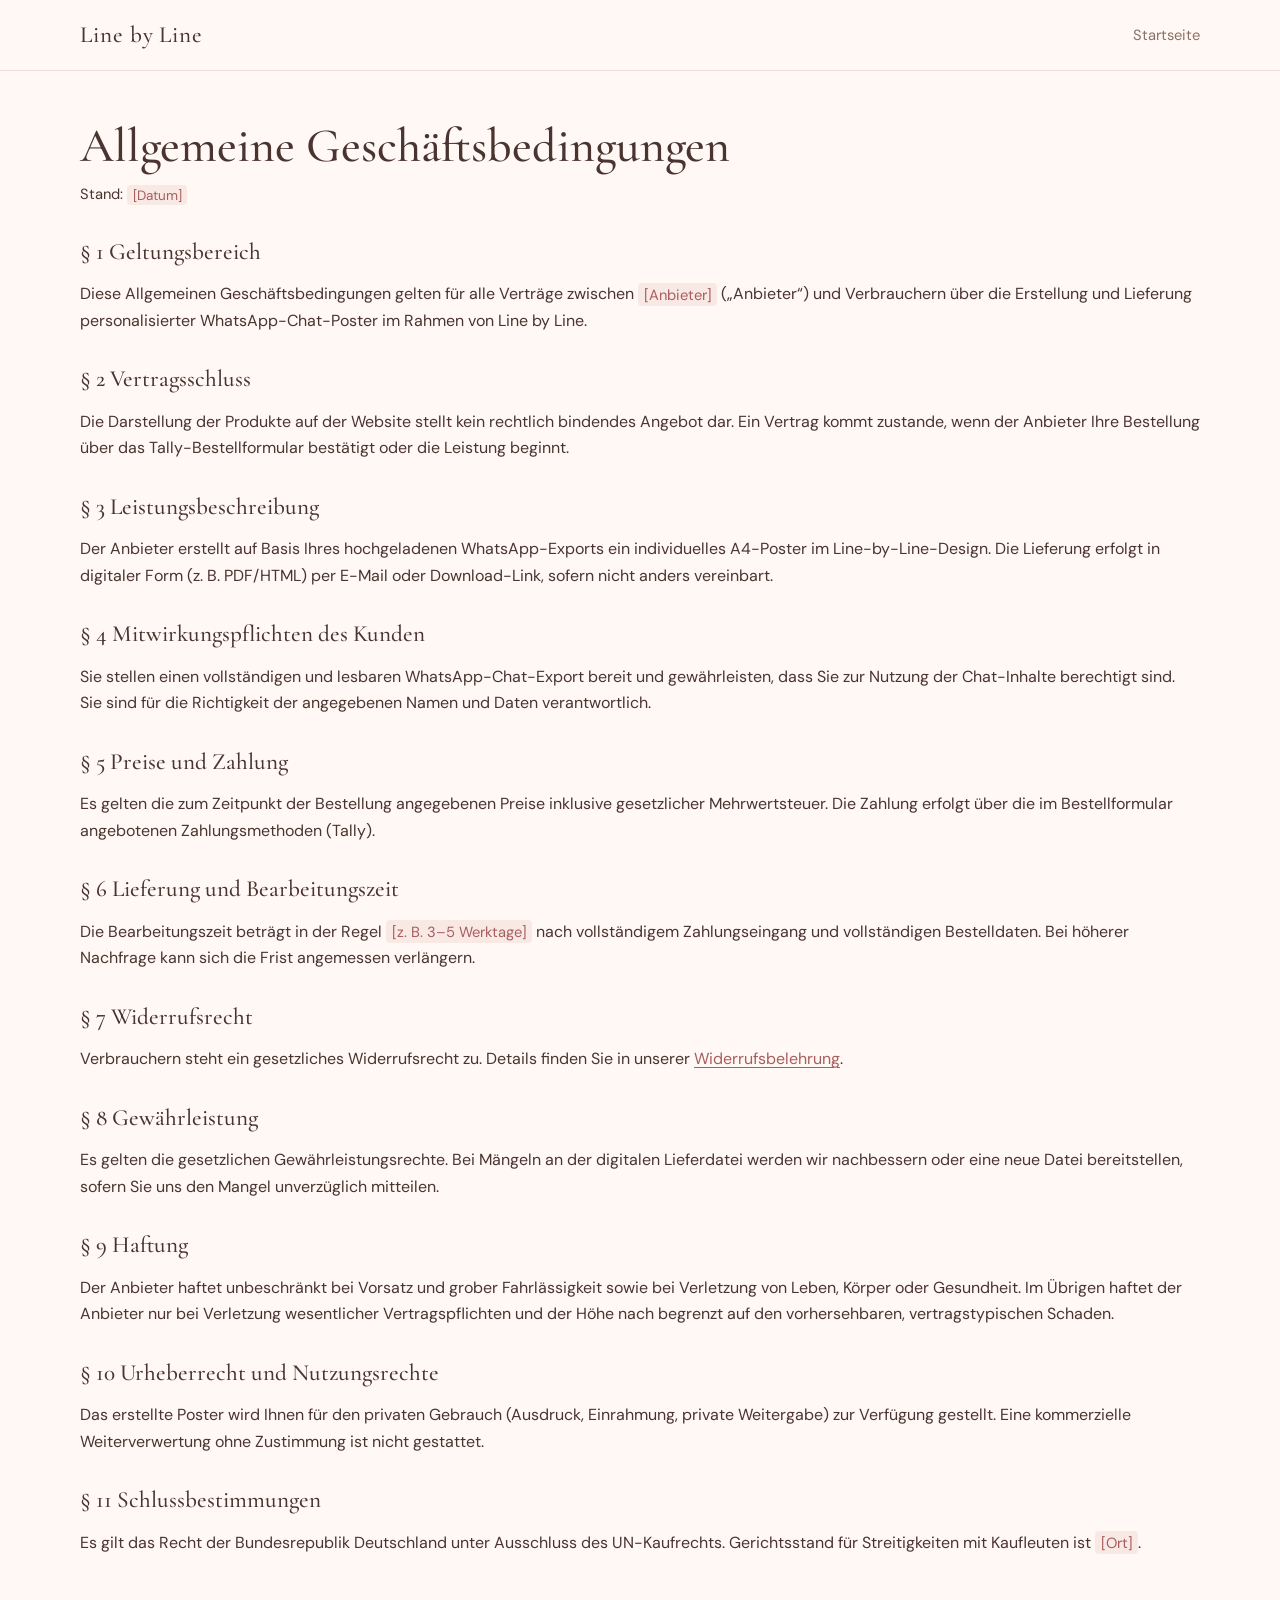
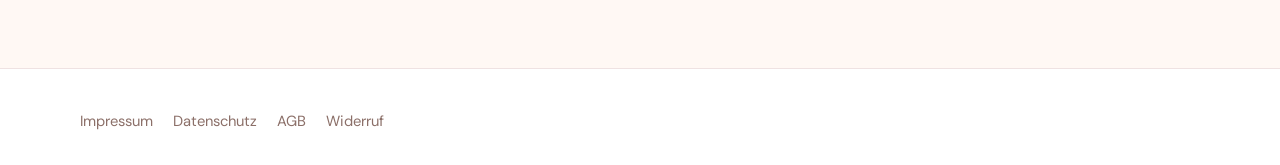
==== agb.html @ 349769f1 "adjust frontend" ====
<!DOCTYPE html>
<html lang="de">
  <head>
    <meta charset="UTF-8" />
    <meta name="viewport" content="width=device-width, initial-scale=1.0" />
    <title>AGB – Line by Line</title>
    <link rel="preconnect" href="https://fonts.googleapis.com" />
    <link rel="preconnect" href="https://fonts.gstatic.com" crossorigin />
    <link
      href="https://fonts.googleapis.com/css2?family=Cormorant+Garamond:wght@400;500;600&family=DM+Sans:wght@400;500;600&display=swap"
      rel="stylesheet"
    />
    <link rel="stylesheet" href="./assets/site.css" />
  </head>
  <body>
    <header class="site-header">
      <div class="container inner">
        <a class="brand" href="./">
          <strong>Line by Line</strong>
        </a>
        <nav class="nav">
          <a href="./">Startseite</a>
        </nav>
      </div>
    </header>

    <main class="legal-page">
      <div class="container">
        <h1>Allgemeine Geschäftsbedingungen</h1>
        <p class="legal-meta">Stand: <span class="placeholder">[Datum]</span></p>

        <h2>§ 1 Geltungsbereich</h2>
        <p>
          Diese Allgemeinen Geschäftsbedingungen gelten für alle Verträge
          zwischen <span class="placeholder">[Anbieter]</span> („Anbieter“) und
          Verbrauchern über die Erstellung und Lieferung personalisierter
          WhatsApp-Chat-Poster im Rahmen von Line by Line.
        </p>

        <h2>§ 2 Vertragsschluss</h2>
        <p>
          Die Darstellung der Produkte auf der Website stellt kein rechtlich
          bindendes Angebot dar. Ein Vertrag kommt zustande, wenn der Anbieter
          Ihre Bestellung über das Tally-Bestellformular bestätigt oder die
          Leistung beginnt.
        </p>

        <h2>§ 3 Leistungsbeschreibung</h2>
        <p>
          Der Anbieter erstellt auf Basis Ihres hochgeladenen WhatsApp-Exports
          ein individuelles A4-Poster im Line-by-Line-Design. Die Lieferung
          erfolgt in digitaler Form (z. B. PDF/HTML) per E-Mail oder
          Download-Link, sofern nicht anders vereinbart.
        </p>

        <h2>§ 4 Mitwirkungspflichten des Kunden</h2>
        <p>
          Sie stellen einen vollständigen und lesbaren WhatsApp-Chat-Export
          bereit und gewährleisten, dass Sie zur Nutzung der Chat-Inhalte
          berechtigt sind. Sie sind für die Richtigkeit der angegebenen Namen
          und Daten verantwortlich.
        </p>

        <h2>§ 5 Preise und Zahlung</h2>
        <p>
          Es gelten die zum Zeitpunkt der Bestellung angegebenen Preise
          inklusive gesetzlicher Mehrwertsteuer. Die Zahlung erfolgt über die im
          Bestellformular angebotenen Zahlungsmethoden (Tally).
        </p>

        <h2>§ 6 Lieferung und Bearbeitungszeit</h2>
        <p>
          Die Bearbeitungszeit beträgt in der Regel
          <span class="placeholder">[z. B. 3–5 Werktage]</span> nach
          vollständigem Zahlungseingang und vollständigen Bestelldaten. Bei
          höherer Nachfrage kann sich die Frist angemessen verlängern.
        </p>

        <h2>§ 7 Widerrufsrecht</h2>
        <p>
          Verbrauchern steht ein gesetzliches Widerrufsrecht zu. Details finden
          Sie in unserer
          <a href="./widerruf.html">Widerrufsbelehrung</a>.
        </p>

        <h2>§ 8 Gewährleistung</h2>
        <p>
          Es gelten die gesetzlichen Gewährleistungsrechte. Bei Mängeln an der
          digitalen Lieferdatei werden wir nachbessern oder eine neue Datei
          bereitstellen, sofern Sie uns den Mangel unverzüglich mitteilen.
        </p>

        <h2>§ 9 Haftung</h2>
        <p>
          Der Anbieter haftet unbeschränkt bei Vorsatz und grober
          Fahrlässigkeit sowie bei Verletzung von Leben, Körper oder
          Gesundheit. Im Übrigen haftet der Anbieter nur bei Verletzung
          wesentlicher Vertragspflichten und der Höhe nach begrenzt auf den
          vorhersehbaren, vertragstypischen Schaden.
        </p>

        <h2>§ 10 Urheberrecht und Nutzungsrechte</h2>
        <p>
          Das erstellte Poster wird Ihnen für den privaten Gebrauch
          (Ausdruck, Einrahmung, private Weitergabe) zur Verfügung gestellt.
          Eine kommerzielle Weiterverwertung ohne Zustimmung ist nicht
          gestattet.
        </p>

        <h2>§ 11 Schlussbestimmungen</h2>
        <p>
          Es gilt das Recht der Bundesrepublik Deutschland unter Ausschluss des
          UN-Kaufrechts. Gerichtsstand für Streitigkeiten mit Kaufleuten ist
          <span class="placeholder">[Ort]</span>.
        </p>
      </div>
    </main>

    <footer class="site-footer">
      <div class="container">
        <nav class="footer-links">
          <a href="./impressum.html">Impressum</a>
          <a href="./datenschutz.html">Datenschutz</a>
          <a href="./agb.html">AGB</a>
          <a href="./widerruf.html">Widerruf</a>
        </nav>
      </div>
    </footer>
  </body>
</html>
---- assets/site.css ----
:root {
  --cream: #fff8f4;
  --rose: #c9787a;
  --rose-deep: #a85d5f;
  --warm: #4a342f;
  --muted: #8b6f68;
  --cream-dark: #f5ebe6;
  --border: rgba(168, 93, 95, 0.18);
  --shadow: 0 18px 48px rgba(74, 52, 47, 0.08);
  --radius: 18px;
  --max: 1120px;
}

*,
*::before,
*::after {
  box-sizing: border-box;
}

html {
  scroll-behavior: smooth;
}

body {
  margin: 0;
  font-family: "DM Sans", system-ui, sans-serif;
  font-size: 1rem;
  line-height: 1.65;
  color: var(--warm);
  background: var(--cream);
  -webkit-font-smoothing: antialiased;
}

img {
  max-width: 100%;
  height: auto;
  display: block;
}

a {
  color: var(--rose-deep);
  text-decoration-thickness: 1px;
  text-underline-offset: 3px;
}

a:hover {
  color: var(--rose);
}

h1,
h2,
h3,
.display {
  font-family: "Cormorant Garamond", Georgia, serif;
  font-weight: 500;
  line-height: 1.15;
  color: var(--warm);
}

.container {
  width: min(100% - 2rem, var(--max));
  margin-inline: auto;
}

.site-header {
  position: sticky;
  top: 0;
  z-index: 20;
  background: rgba(255, 248, 244, 0.92);
  backdrop-filter: blur(10px);
  border-bottom: 1px solid var(--border);
}

.site-header .inner {
  display: flex;
  align-items: center;
  justify-content: space-between;
  gap: 1rem;
  padding: 1rem 0;
}

.brand {
  display: flex;
  flex-direction: column;
  gap: 0.1rem;
  text-decoration: none;
  color: inherit;
}

.brand small {
  font-size: 0.68rem;
  letter-spacing: 0.18em;
  text-transform: uppercase;
  color: var(--muted);
}

.brand strong {
  font-family: "Cormorant Garamond", Georgia, serif;
  font-size: 1.45rem;
  font-weight: 500;
  letter-spacing: 0.04em;
}

.nav {
  display: flex;
  flex-wrap: wrap;
  align-items: center;
  gap: 0.35rem 1.25rem;
}

.nav a {
  font-size: 0.92rem;
  color: var(--muted);
  text-decoration: none;
}

.nav a:hover {
  color: var(--rose-deep);
}

.btn {
  display: inline-flex;
  align-items: center;
  justify-content: center;
  gap: 0.5rem;
  padding: 0.85rem 1.35rem;
  border-radius: 999px;
  border: 1px solid transparent;
  font-size: 0.95rem;
  font-weight: 600;
  text-decoration: none;
  cursor: pointer;
  transition: transform 0.15s ease, box-shadow 0.15s ease, background 0.15s ease;
}

.btn:hover {
  transform: translateY(-1px);
}

.btn-primary {
  background: linear-gradient(135deg, var(--rose), var(--rose-deep));
  color: #fff;
  box-shadow: 0 10px 28px rgba(168, 93, 95, 0.28);
}

.btn-primary:hover {
  color: #fff;
}

.btn-secondary {
  background: #fff;
  color: var(--rose-deep);
  border-color: var(--border);
}

.hero {
  padding: 4.5rem 0 3.5rem;
}

.hero-grid {
  display: grid;
  grid-template-columns: 1.05fr 0.95fr;
  gap: 3rem;
  align-items: center;
}

.eyebrow {
  display: inline-block;
  margin-bottom: 1rem;
  font-size: 0.72rem;
  font-weight: 600;
  letter-spacing: 0.2em;
  text-transform: uppercase;
  color: var(--rose-deep);
}

.hero h1 {
  margin: 0 0 1rem;
  font-size: clamp(2.6rem, 5vw, 4rem);
  letter-spacing: 0.02em;
}

.hero-lead {
  margin: 0 0 1.75rem;
  max-width: 34rem;
  font-size: 1.08rem;
  color: var(--muted);
}

.hero-actions {
  display: flex;
  flex-wrap: wrap;
  gap: 0.85rem;
}

.poster-frame {
  position: relative;
  padding: 1.25rem;
  border-radius: calc(var(--radius) + 6px);
  background: linear-gradient(145deg, #fff, var(--cream-dark));
  border: 1px solid var(--border);
  box-shadow: var(--shadow);
}

.poster-frame::before {
  content: "";
  position: absolute;
  inset: 0.75rem;
  border: 1px solid rgba(201, 120, 122, 0.22);
  border-radius: var(--radius);
  pointer-events: none;
}

.poster-frame img {
  border-radius: 10px;
}

.section {
  padding: 4rem 0;
}

.section-alt {
  background: linear-gradient(180deg, #fff 0%, var(--cream) 100%);
  border-block: 1px solid var(--border);
}

.section-title {
  margin: 0 0 0.75rem;
  font-size: clamp(2rem, 3.5vw, 2.75rem);
  text-align: center;
}

.section-intro {
  margin: 0 auto 2.5rem;
  max-width: 42rem;
  text-align: center;
  color: var(--muted);
}

.cards {
  display: grid;
  grid-template-columns: repeat(3, minmax(0, 1fr));
  gap: 1.25rem;
}

.card {
  padding: 1.5rem;
  border-radius: var(--radius);
  background: #fff;
  border: 1px solid var(--border);
  box-shadow: 0 8px 24px rgba(74, 52, 47, 0.04);
}

.card h3 {
  margin: 0 0 0.5rem;
  font-size: 1.35rem;
}

.card p {
  margin: 0;
  color: var(--muted);
  font-size: 0.95rem;
}

.steps {
  display: grid;
  grid-template-columns: repeat(3, minmax(0, 1fr));
  gap: 1.5rem;
  counter-reset: step;
}

.step {
  position: relative;
  padding: 1.5rem 1.25rem 1.25rem;
  border-radius: var(--radius);
  background: #fff;
  border: 1px solid var(--border);
}

.step::before {
  counter-increment: step;
  content: counter(step);
  display: inline-flex;
  align-items: center;
  justify-content: center;
  width: 2rem;
  height: 2rem;
  margin-bottom: 0.85rem;
  border-radius: 50%;
  background: rgba(201, 120, 122, 0.12);
  color: var(--rose-deep);
  font-weight: 700;
  font-size: 0.9rem;
}

.step h3 {
  margin: 0 0 0.45rem;
  font-size: 1.25rem;
}

.step p {
  margin: 0;
  color: var(--muted);
  font-size: 0.94rem;
}

.privacy-box {
  display: grid;
  grid-template-columns: 1fr 1fr;
  gap: 2rem;
  align-items: center;
  padding: 2rem;
  border-radius: calc(var(--radius) + 4px);
  background: linear-gradient(135deg, rgba(201, 120, 122, 0.08), rgba(255, 248, 244, 0.9));
  border: 1px solid var(--border);
}

.privacy-box ul {
  margin: 0;
  padding-left: 1.1rem;
  color: var(--muted);
}

.privacy-box li + li {
  margin-top: 0.45rem;
}

.order-section {
  text-align: center;
}

.tally-embed {
  margin-top: 2rem;
  min-height: 420px;
  border-radius: var(--radius);
  overflow: hidden;
  background: #fff;
  border: 1px solid var(--border);
  box-shadow: var(--shadow);
}

.tally-placeholder {
  display: grid;
  place-items: center;
  min-height: 420px;
  padding: 2rem;
  text-align: center;
  color: var(--muted);
}

.site-footer {
  margin-top: 2rem;
  padding: 2.5rem 0 2rem;
  border-top: 1px solid var(--border);
  background: #fff;
}

.footer-grid {
  display: grid;
  grid-template-columns: 1.2fr 1fr;
  gap: 2rem;
}

.footer-links {
  display: flex;
  flex-wrap: wrap;
  gap: 0.5rem 1.25rem;
}

.footer-links a {
  font-size: 0.92rem;
  color: var(--muted);
  text-decoration: none;
}

.footer-links a:hover {
  color: var(--rose-deep);
}

.footer-note {
  margin: 1.25rem 0 0;
  font-size: 0.82rem;
  color: var(--muted);
}

.legal-page {
  padding: 3rem 0 4rem;
}

.legal-page h1 {
  margin: 0 0 0.5rem;
  font-size: clamp(2.2rem, 4vw, 3rem);
}

.legal-meta {
  margin: 0 0 2rem;
  color: var(--muted);
  font-size: 0.92rem;
}

.legal-page h2 {
  margin: 2rem 0 0.75rem;
  font-size: 1.45rem;
}

.legal-page p,
.legal-page li {
  color: var(--warm);
}

.legal-page ul {
  padding-left: 1.2rem;
}

.placeholder {
  padding: 0.1rem 0.35rem;
  border-radius: 4px;
  background: rgba(201, 120, 122, 0.12);
  color: var(--rose-deep);
  font-size: 0.92em;
}

@media (max-width: 900px) {
  .hero-grid,
  .cards,
  .steps,
  .privacy-box,
  .footer-grid {
    grid-template-columns: 1fr;
  }

  .hero {
    padding-top: 3rem;
  }

  .nav .hide-mobile {
    display: none;
  }
}
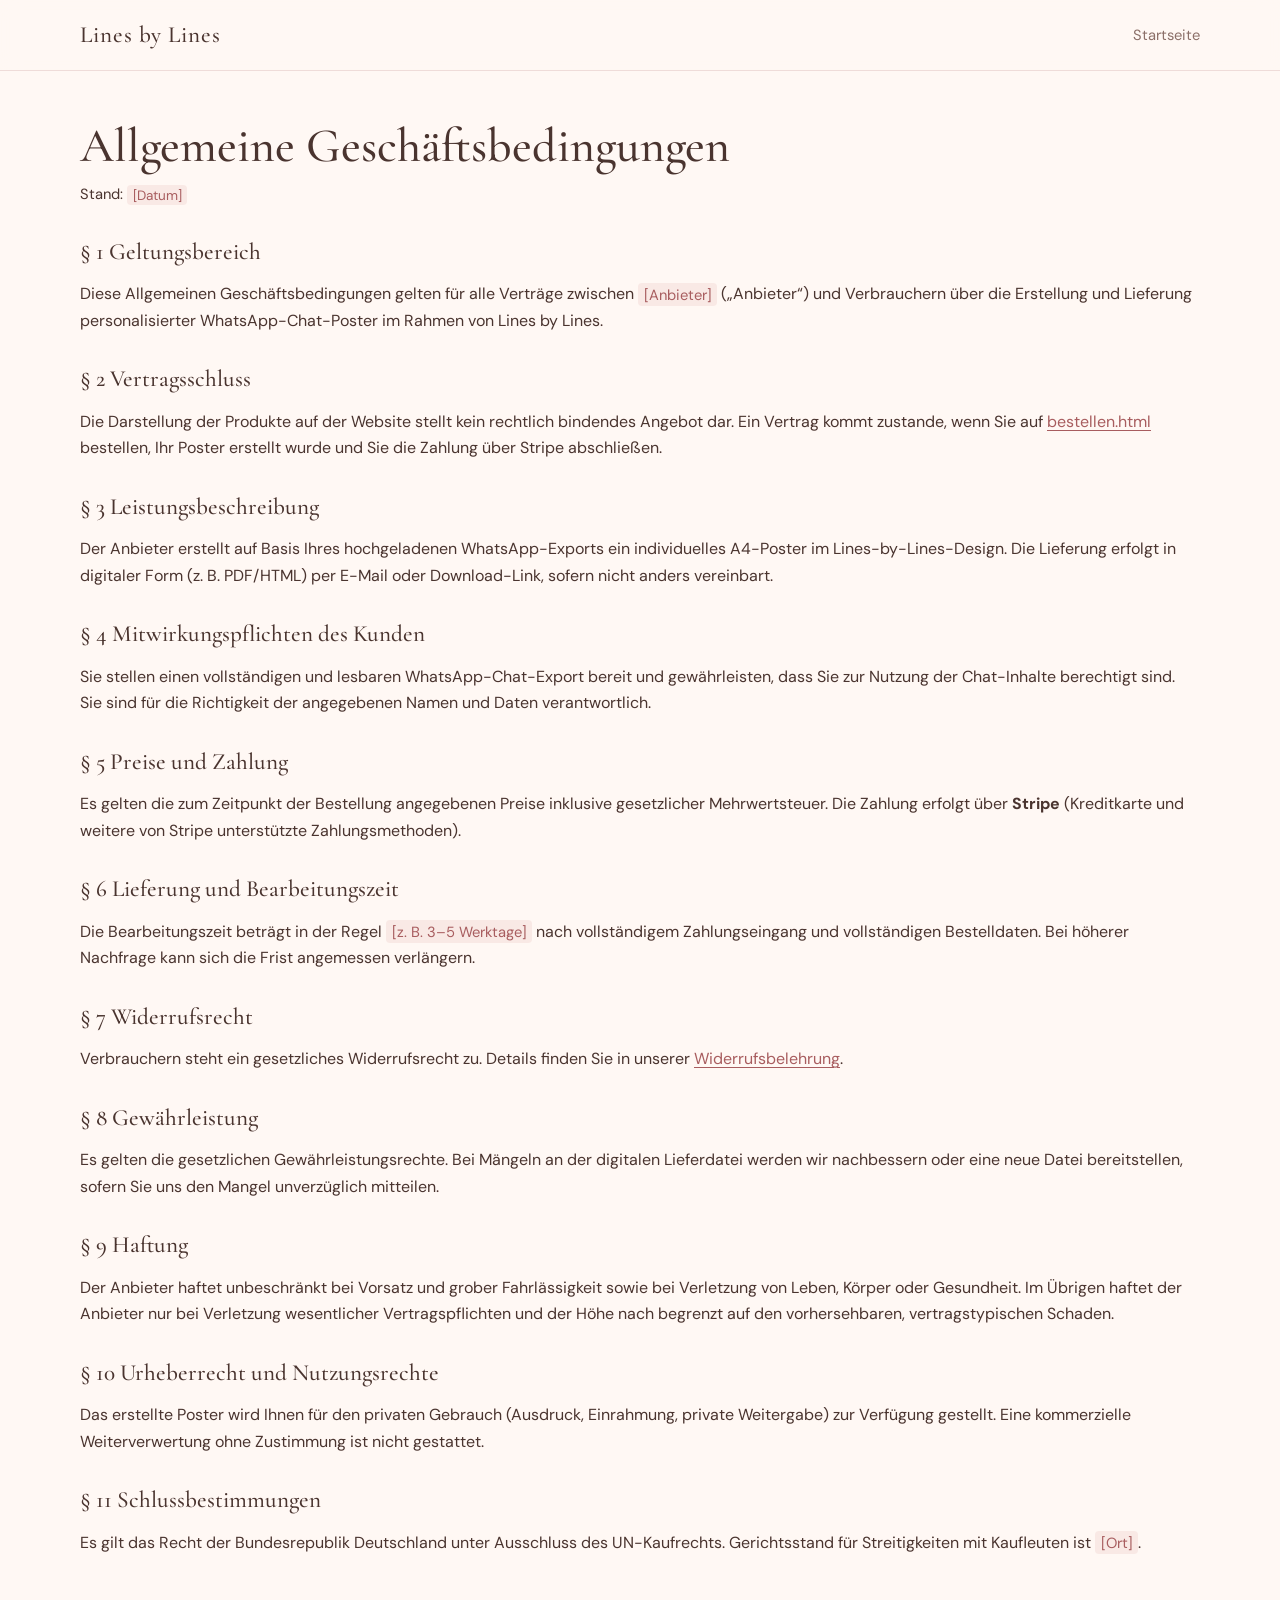
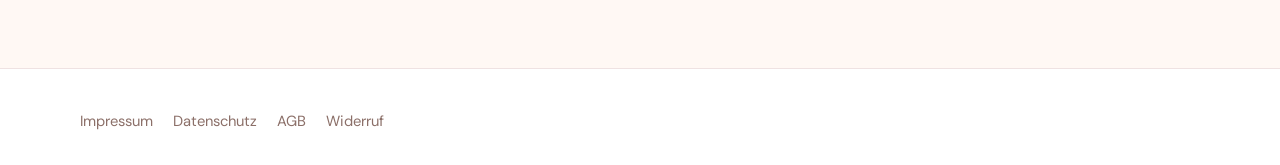
==== commit 19d5a92f: "Pages" ====
--- a/agb.html
+++ b/agb.html
@@ -3,7 +3,7 @@
   <head>
     <meta charset="UTF-8" />
     <meta name="viewport" content="width=device-width, initial-scale=1.0" />
-    <title>AGB – Line by Line</title>
+    <title>AGB – Lines by Lines</title>
     <link rel="preconnect" href="https://fonts.googleapis.com" />
     <link rel="preconnect" href="https://fonts.gstatic.com" crossorigin />
     <link
@@ -16,7 +16,7 @@
     <header class="site-header">
       <div class="container inner">
         <a class="brand" href="./">
-          <strong>Line by Line</strong>
+          <strong>Lines by Lines</strong>
         </a>
         <nav class="nav">
           <a href="./">Startseite</a>
@@ -34,21 +34,21 @@
           Diese Allgemeinen Geschäftsbedingungen gelten für alle Verträge
           zwischen <span class="placeholder">[Anbieter]</span> („Anbieter“) und
           Verbrauchern über die Erstellung und Lieferung personalisierter
-          WhatsApp-Chat-Poster im Rahmen von Line by Line.
+          WhatsApp-Chat-Poster im Rahmen von Lines by Lines.
         </p>
 
         <h2>§ 2 Vertragsschluss</h2>
         <p>
           Die Darstellung der Produkte auf der Website stellt kein rechtlich
-          bindendes Angebot dar. Ein Vertrag kommt zustande, wenn der Anbieter
-          Ihre Bestellung über das Tally-Bestellformular bestätigt oder die
-          Leistung beginnt.
+          bindendes Angebot dar. Ein Vertrag kommt zustande, wenn Sie auf
+          <a href="./bestellen.html">bestellen.html</a> bestellen, Ihr Poster
+          erstellt wurde und Sie die Zahlung über Stripe abschließen.
         </p>
 
         <h2>§ 3 Leistungsbeschreibung</h2>
         <p>
           Der Anbieter erstellt auf Basis Ihres hochgeladenen WhatsApp-Exports
-          ein individuelles A4-Poster im Line-by-Line-Design. Die Lieferung
+          ein individuelles A4-Poster im Lines-by-Lines-Design. Die Lieferung
           erfolgt in digitaler Form (z. B. PDF/HTML) per E-Mail oder
           Download-Link, sofern nicht anders vereinbart.
         </p>
@@ -64,8 +64,9 @@
         <h2>§ 5 Preise und Zahlung</h2>
         <p>
           Es gelten die zum Zeitpunkt der Bestellung angegebenen Preise
-          inklusive gesetzlicher Mehrwertsteuer. Die Zahlung erfolgt über die im
-          Bestellformular angebotenen Zahlungsmethoden (Tally).
+          inklusive gesetzlicher Mehrwertsteuer. Die Zahlung erfolgt über
+          <strong>Stripe</strong> (Kreditkarte und weitere von Stripe
+          unterstützte Zahlungsmethoden).
         </p>
 
         <h2>§ 6 Lieferung und Bearbeitungszeit</h2>
--- a/assets/site.css
+++ b/assets/site.css
@@ -329,23 +329,222 @@
   text-align: center;
 }
 
-.tally-embed {
-  margin-top: 2rem;
-  min-height: 420px;
-  border-radius: var(--radius);
+.order-flow {
+  width: 100%;
+  max-width: 28rem;
+  margin: 2rem auto 0;
+  text-align: left;
+}
+
+.order-form {
+  display: grid;
+  gap: 1.1rem;
+  padding: 1.75rem;
+  border-radius: var(--radius);
+  background: #fff;
+  border: 1px solid var(--border);
+  box-shadow: var(--shadow);
+}
+
+.order-form-row {
+  display: grid;
+  gap: 0.4rem;
+}
+
+.order-label {
+  font-size: 0.92rem;
+  font-weight: 600;
+  color: var(--warm);
+}
+
+.order-input {
+  width: 100%;
+  padding: 0.72rem 0.9rem;
+  border: 1px solid var(--border);
+  border-radius: 12px;
+  font: inherit;
+  color: var(--warm);
+  background: var(--cream);
+}
+
+.order-input:focus {
+  outline: 2px solid rgba(201, 120, 122, 0.35);
+  outline-offset: 1px;
+}
+
+.order-file {
+  padding: 0.55rem 0.75rem;
+  background: #fff;
+}
+
+.order-hint {
+  font-size: 0.84rem;
+  color: var(--muted);
+}
+
+.order-submit {
+  width: 100%;
+  margin-top: 0.35rem;
+}
+
+.order-panel {
+  padding: 1.75rem;
+  border-radius: var(--radius);
+  background: #fff;
+  border: 1px solid var(--border);
+  box-shadow: var(--shadow);
+}
+
+.order-panel-error {
+  border-color: rgba(168, 93, 95, 0.35);
+  background: linear-gradient(180deg, #fff, #fff6f4);
+}
+
+.order-panel-title {
+  margin: 0 0 0.65rem;
+  font-family: "Cormorant Garamond", Georgia, serif;
+  font-size: 1.55rem;
+  font-weight: 500;
+  color: var(--warm);
+}
+
+.order-panel-text {
+  margin: 0 0 1.25rem;
+  color: var(--muted);
+}
+
+.order-progress-track {
+  width: 100%;
+  height: 10px;
+  border-radius: 999px;
+  background: var(--cream-dark);
   overflow: hidden;
-  background: #fff;
+  margin: 1rem 0;
+}
+
+.order-progress-bar {
+  width: 8%;
+  height: 100%;
+  border-radius: inherit;
+  background: linear-gradient(90deg, var(--rose), var(--rose-deep));
+  transition: width 0.6s ease;
+}
+
+.order-progress-label {
+  margin: 0;
+  color: var(--muted);
+  font-size: 0.95rem;
+}
+
+.order-poster-preview {
+  margin: 0 auto 1.35rem;
+  width: 100%;
+}
+
+.order-poster-preview-shell {
+  position: relative;
+  width: 100%;
+  margin: 0 auto;
+  padding: 0.65rem;
+  box-sizing: border-box;
+  border-radius: calc(var(--radius) + 4px);
+  background: linear-gradient(145deg, #fff, var(--cream-dark));
   border: 1px solid var(--border);
   box-shadow: var(--shadow);
 }
 
-.tally-placeholder {
-  display: grid;
-  place-items: center;
-  min-height: 420px;
-  padding: 2rem;
-  text-align: center;
-  color: var(--muted);
+.order-poster-preview-shell::before {
+  content: "";
+  position: absolute;
+  inset: 0.45rem;
+  border: 1px solid rgba(201, 120, 122, 0.22);
+  border-radius: var(--radius);
+  pointer-events: none;
+}
+
+.order-poster-preview-frame {
+  position: relative;
+  width: 100%;
+  aspect-ratio: 210 / 297;
+  overflow: hidden;
+  border-radius: 10px;
+  background: #fff8f4;
+}
+
+.order-poster-preview-image {
+  display: block;
+  width: 100%;
+  height: 100%;
+  object-fit: contain;
+  pointer-events: none;
+  user-select: none;
+  -webkit-user-drag: none;
+}
+
+#order-panel-pay {
+  overflow-x: hidden;
+}
+
+.order-pending-banner {
+  margin-bottom: 1rem;
+  padding: 1rem 1.1rem;
+  border-radius: var(--radius);
+  border: 1px solid rgba(201, 120, 122, 0.28);
+  background: linear-gradient(180deg, #fff, #fff8f4);
+}
+
+.order-pending-banner-text {
+  margin: 0 0 0.85rem;
+  font-size: 0.92rem;
+  color: var(--muted);
+}
+
+.order-pending-banner-actions {
+  display: grid;
+  gap: 0.55rem;
+}
+
+.order-new-from-pay {
+  width: 100%;
+  margin-top: 0.55rem;
+}
+
+#order-panel-pay .order-submit {
+  margin-top: 0;
+}
+
+.order-api-warning {
+  max-width: 28rem;
+  margin: 1rem auto 0;
+  padding: 0.85rem 1rem;
+  border-radius: 12px;
+  background: #fff3cd;
+  color: #6b4f1d;
+  font-size: 0.9rem;
+  text-align: left;
+}
+
+.btn-secondary {
+  display: inline-flex;
+  align-items: center;
+  justify-content: center;
+  padding: 0.72rem 1.25rem;
+  border-radius: 999px;
+  border: 1px solid var(--border);
+  background: #fff;
+  color: var(--warm);
+  font: inherit;
+  font-weight: 600;
+  cursor: pointer;
+}
+
+.btn-secondary:hover {
+  border-color: var(--rose);
+  color: var(--rose-deep);
+}
+
+#view-poster-btn {
+  margin-bottom: 0.75rem;
 }
 
 .site-footer {
@@ -418,6 +617,88 @@
   background: rgba(201, 120, 122, 0.12);
   color: var(--rose-deep);
   font-size: 0.92em;
+}
+
+.order-page-intro {
+  padding-top: 3rem;
+  padding-bottom: 1.5rem;
+}
+
+.export-tip {
+  padding: 1rem 1.25rem;
+  border-radius: var(--radius);
+  background: rgba(201, 120, 122, 0.1);
+  border: 1px solid var(--border);
+  font-size: 0.95rem;
+  color: var(--muted);
+  max-width: 40rem;
+}
+
+.export-tip strong {
+  color: var(--rose-deep);
+}
+
+.export-grid {
+  display: grid;
+  grid-template-columns: repeat(2, minmax(0, 1fr));
+  gap: 1.25rem;
+}
+
+.export-card {
+  padding: 1.5rem;
+  border-radius: var(--radius);
+  background: #fff;
+  border: 1px solid var(--border);
+  box-shadow: 0 8px 24px rgba(74, 52, 47, 0.04);
+}
+
+.export-card-head {
+  display: flex;
+  align-items: center;
+  gap: 0.75rem;
+  margin-bottom: 1rem;
+}
+
+.export-platform {
+  display: grid;
+  place-items: center;
+  min-width: 2.75rem;
+  height: 2.75rem;
+  padding: 0 0.5rem;
+  border-radius: 999px;
+  background: rgba(201, 120, 122, 0.12);
+  font-size: 0.68rem;
+  font-weight: 700;
+  letter-spacing: 0.08em;
+  color: var(--rose-deep);
+  line-height: 1;
+}
+
+.export-platform-wide {
+  font-size: 0.58rem;
+  letter-spacing: 0.04em;
+  padding: 0 0.65rem;
+}
+
+.export-card h3 {
+  margin: 0;
+  font-size: 1.35rem;
+}
+
+.export-steps {
+  margin: 0;
+  padding-left: 1.2rem;
+  color: var(--muted);
+  font-size: 0.95rem;
+}
+
+.export-steps li + li {
+  margin-top: 0.55rem;
+}
+
+.export-steps strong {
+  color: var(--warm);
+  font-weight: 600;
 }
 
 @media (max-width: 900px) {
@@ -425,7 +706,8 @@
   .cards,
   .steps,
   .privacy-box,
-  .footer-grid {
+  .footer-grid,
+  .export-grid {
     grid-template-columns: 1fr;
   }
 
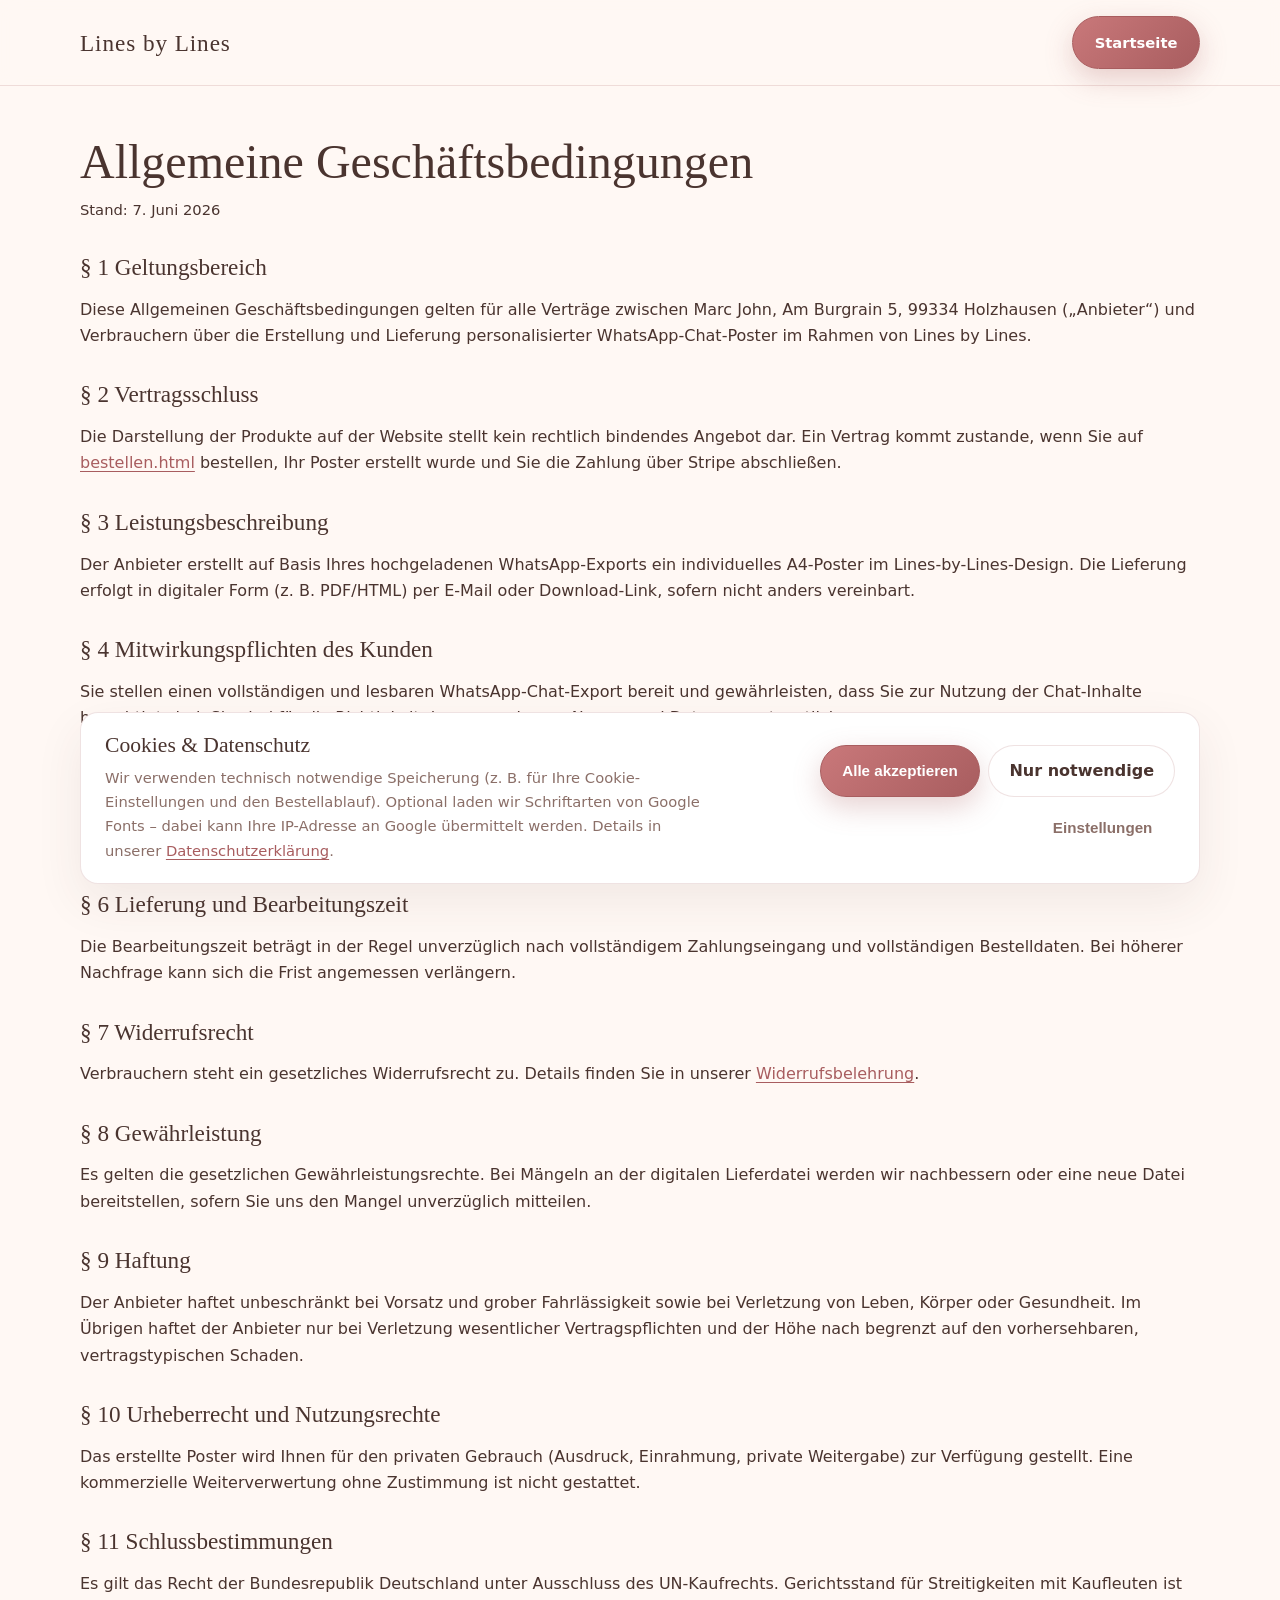
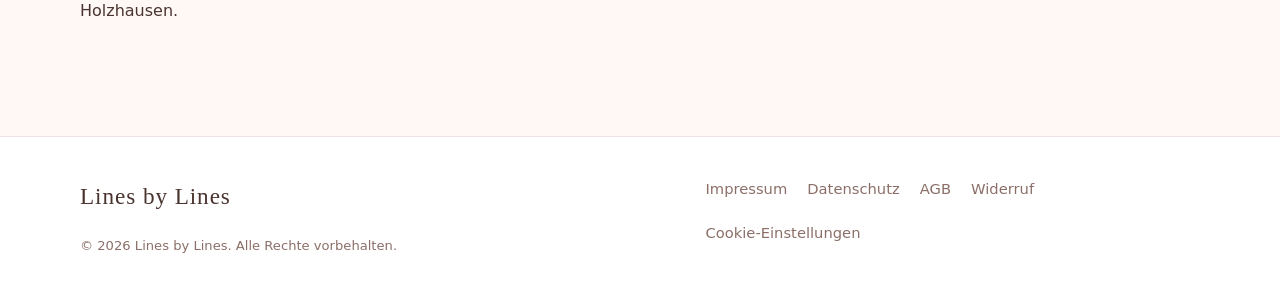
==== commit 3e5f0956: "pages" ====
--- a/agb.html
+++ b/agb.html
@@ -3,13 +3,10 @@
   <head>
     <meta charset="UTF-8" />
     <meta name="viewport" content="width=device-width, initial-scale=1.0" />
+    <link rel="icon" href="./assets/favicon.png" type="image/png" />
+    <link rel="apple-touch-icon" href="./assets/favicon.png" />
     <title>AGB – Lines by Lines</title>
-    <link rel="preconnect" href="https://fonts.googleapis.com" />
-    <link rel="preconnect" href="https://fonts.gstatic.com" crossorigin />
-    <link
-      href="https://fonts.googleapis.com/css2?family=Cormorant+Garamond:wght@400;500;600&family=DM+Sans:wght@400;500;600&display=swap"
-      rel="stylesheet"
-    />
+    <script src="./assets/fonts-head.js"></script>
     <link rel="stylesheet" href="./assets/site.css" />
   </head>
   <body>
@@ -18,8 +15,8 @@
         <a class="brand" href="./">
           <strong>Lines by Lines</strong>
         </a>
-        <nav class="nav">
-          <a href="./">Startseite</a>
+        <nav class="nav" aria-label="Hauptnavigation">
+          <a class="btn btn-primary" href="./">Startseite</a>
         </nav>
       </div>
     </header>
@@ -27,12 +24,12 @@
     <main class="legal-page">
       <div class="container">
         <h1>Allgemeine Geschäftsbedingungen</h1>
-        <p class="legal-meta">Stand: <span class="placeholder">[Datum]</span></p>
+        <p class="legal-meta">Stand: 7. Juni 2026</p>
 
         <h2>§ 1 Geltungsbereich</h2>
         <p>
           Diese Allgemeinen Geschäftsbedingungen gelten für alle Verträge
-          zwischen <span class="placeholder">[Anbieter]</span> („Anbieter“) und
+          zwischen Marc John, Am Burgrain 5, 99334 Holzhausen („Anbieter“) und
           Verbrauchern über die Erstellung und Lieferung personalisierter
           WhatsApp-Chat-Poster im Rahmen von Lines by Lines.
         </p>
@@ -71,8 +68,7 @@
 
         <h2>§ 6 Lieferung und Bearbeitungszeit</h2>
         <p>
-          Die Bearbeitungszeit beträgt in der Regel
-          <span class="placeholder">[z. B. 3–5 Werktage]</span> nach
+          Die Bearbeitungszeit beträgt in der Regel unverzüglich nach
           vollständigem Zahlungseingang und vollständigen Bestelldaten. Bei
           höherer Nachfrage kann sich die Frist angemessen verlängern.
         </p>
@@ -112,20 +108,33 @@
         <p>
           Es gilt das Recht der Bundesrepublik Deutschland unter Ausschluss des
           UN-Kaufrechts. Gerichtsstand für Streitigkeiten mit Kaufleuten ist
-          <span class="placeholder">[Ort]</span>.
+          Holzhausen.
         </p>
       </div>
     </main>
 
     <footer class="site-footer">
-      <div class="container">
-        <nav class="footer-links">
+      <div class="container footer-grid">
+        <div>
+          <a class="brand" href="./">
+            <strong>Lines by Lines</strong>
+          </a>
+          <p class="footer-note">
+            © <span id="year"></span> Lines by Lines. Alle Rechte vorbehalten.
+          </p>
+        </div>
+        <nav class="footer-links" aria-label="Rechtliches">
           <a href="./impressum.html">Impressum</a>
           <a href="./datenschutz.html">Datenschutz</a>
           <a href="./agb.html">AGB</a>
           <a href="./widerruf.html">Widerruf</a>
+          <a href="#" data-cookie-settings>Cookie-Einstellungen</a>
         </nav>
       </div>
     </footer>
+    <script>
+      document.getElementById("year").textContent = new Date().getFullYear();
+    </script>
+    <script src="./assets/cookie-consent.js" defer></script>
   </body>
 </html>
--- a/assets/site.css
+++ b/assets/site.css
@@ -9,6 +9,7 @@
   --shadow: 0 18px 48px rgba(74, 52, 47, 0.08);
   --radius: 18px;
   --max: 1120px;
+  --header-offset: calc(4.5rem + 2rem + 1px);
 }
 
 *,
@@ -19,6 +20,7 @@
 
 html {
   scroll-behavior: smooth;
+  scroll-padding-top: var(--header-offset);
 }
 
 body {
@@ -76,6 +78,7 @@
   align-items: center;
   justify-content: space-between;
   gap: 1rem;
+  min-height: 4.5rem;
   padding: 1rem 0;
 }
 
@@ -137,9 +140,15 @@
   transform: translateY(-1px);
 }
 
+.nav a.btn-primary,
+.nav a.btn-primary:hover {
+  color: #fff;
+}
+
 .btn-primary {
   background: linear-gradient(135deg, var(--rose), var(--rose-deep));
   color: #fff;
+  border-color: var(--rose-deep);
   box-shadow: 0 10px 28px rgba(168, 93, 95, 0.28);
 }
 
@@ -193,6 +202,19 @@
   gap: 0.85rem;
 }
 
+.hero-poster-frame {
+  margin: 0;
+  width: min(100%, 21rem);
+  margin-inline: auto;
+}
+
+.hero-poster-frame img {
+  display: block;
+  width: 100%;
+  height: auto;
+  box-shadow: none;
+}
+
 .poster-frame {
   position: relative;
   padding: 1.25rem;
@@ -323,6 +345,35 @@
 
 .privacy-box li + li {
   margin-top: 0.45rem;
+}
+
+.coming-soon-box {
+  display: grid;
+  grid-template-columns: 1.3fr 0.9fr;
+  gap: 2rem;
+  align-items: center;
+  padding: 2rem;
+  border-radius: calc(var(--radius) + 4px);
+  background: linear-gradient(135deg, #fff 0%, var(--cream-dark) 100%);
+  border: 1px solid var(--border);
+}
+
+.coming-soon-action {
+  text-align: center;
+}
+
+.coming-soon-note {
+  margin: 0 0 1rem;
+  color: var(--muted);
+  font-size: 0.94rem;
+}
+
+.order-print-note {
+  margin: -0.5rem auto 1.5rem;
+  max-width: 32rem;
+  color: var(--muted);
+  font-size: 0.92rem;
+  text-align: center;
 }
 
 .order-section {
@@ -550,6 +601,7 @@
 .site-footer {
   margin-top: 2rem;
   padding: 2.5rem 0 2rem;
+  min-height: 9.5rem;
   border-top: 1px solid var(--border);
   background: #fff;
 }
@@ -617,6 +669,201 @@
   background: rgba(201, 120, 122, 0.12);
   color: var(--rose-deep);
   font-size: 0.92em;
+}
+
+.visually-hidden {
+  position: absolute;
+  width: 1px;
+  height: 1px;
+  padding: 0;
+  margin: -1px;
+  overflow: hidden;
+  clip: rect(0, 0, 0, 0);
+  white-space: nowrap;
+  border: 0;
+}
+
+.cookie-banner,
+.cookie-settings {
+  position: fixed;
+  inset: auto 0 0 0;
+  z-index: 100;
+  padding: 1rem;
+}
+
+.cookie-banner-inner,
+.cookie-settings-panel {
+  width: min(100%, var(--max));
+  margin-inline: auto;
+  padding: 1.25rem 1.5rem;
+  border: 1px solid var(--border);
+  border-radius: var(--radius);
+  background: #fff;
+  box-shadow: var(--shadow);
+}
+
+.cookie-banner-inner {
+  display: grid;
+  grid-template-columns: 1.4fr 1fr;
+  gap: 1.25rem;
+  align-items: center;
+}
+
+.cookie-banner-copy h2,
+.cookie-settings-panel h2 {
+  margin: 0 0 0.5rem;
+  font-size: 1.35rem;
+}
+
+.cookie-banner-copy p,
+.cookie-settings-intro,
+.cookie-option p {
+  margin: 0;
+  color: var(--muted);
+  font-size: 0.92rem;
+}
+
+.cookie-banner-actions,
+.cookie-settings-actions {
+  display: flex;
+  flex-wrap: wrap;
+  gap: 0.5rem;
+  justify-content: flex-end;
+}
+
+.btn-ghost {
+  background: transparent;
+  border: 1px solid transparent;
+  color: var(--muted);
+}
+
+.btn-ghost:hover {
+  color: var(--rose-deep);
+  border-color: var(--border);
+}
+
+.cookie-settings-panel {
+  position: relative;
+  max-height: min(85vh, 32rem);
+  overflow: auto;
+}
+
+.cookie-settings-close {
+  position: absolute;
+  top: 0.75rem;
+  right: 0.75rem;
+  width: 2rem;
+  height: 2rem;
+  border: 0;
+  border-radius: 999px;
+  background: transparent;
+  color: var(--muted);
+  font-size: 1.5rem;
+  line-height: 1;
+  cursor: pointer;
+}
+
+.cookie-settings-close:hover {
+  color: var(--rose-deep);
+  background: rgba(201, 120, 122, 0.08);
+}
+
+.cookie-settings-intro {
+  margin-bottom: 1.25rem;
+}
+
+.cookie-option {
+  padding: 1rem 0;
+  border-top: 1px solid var(--border);
+}
+
+.cookie-option-head {
+  display: flex;
+  align-items: center;
+  justify-content: space-between;
+  gap: 1rem;
+  margin-bottom: 0.45rem;
+}
+
+.cookie-badge {
+  flex-shrink: 0;
+  padding: 0.2rem 0.55rem;
+  border-radius: 999px;
+  background: rgba(201, 120, 122, 0.12);
+  color: var(--rose-deep);
+  font-size: 0.72rem;
+  font-weight: 600;
+  letter-spacing: 0.04em;
+  text-transform: uppercase;
+}
+
+.cookie-switch {
+  position: relative;
+  display: inline-flex;
+  align-items: center;
+  cursor: pointer;
+}
+
+.cookie-switch input {
+  position: absolute;
+  opacity: 0;
+  width: 0;
+  height: 0;
+}
+
+.cookie-switch-ui {
+  position: relative;
+  display: inline-block;
+  width: 2.75rem;
+  height: 1.5rem;
+  border-radius: 999px;
+  background: var(--cream-dark);
+  border: 1px solid var(--border);
+  transition: background 0.2s ease;
+}
+
+.cookie-switch-ui::after {
+  content: "";
+  position: absolute;
+  top: 0.18rem;
+  left: 0.18rem;
+  width: 1.1rem;
+  height: 1.1rem;
+  border-radius: 50%;
+  background: #fff;
+  box-shadow: 0 1px 4px rgba(74, 52, 47, 0.18);
+  transition: transform 0.2s ease;
+}
+
+.cookie-switch input:checked + .cookie-switch-ui {
+  background: var(--rose);
+  border-color: var(--rose);
+}
+
+.cookie-switch input:checked + .cookie-switch-ui::after {
+  transform: translateX(1.2rem);
+}
+
+.cookie-settings-actions {
+  margin-top: 1.25rem;
+  padding-top: 1rem;
+  border-top: 1px solid var(--border);
+}
+
+@media (max-width: 900px) {
+  .cookie-banner-inner {
+    grid-template-columns: 1fr;
+  }
+
+  .cookie-banner-actions,
+  .cookie-settings-actions {
+    justify-content: stretch;
+  }
+
+  .cookie-banner-actions .btn,
+  .cookie-settings-actions .btn {
+    flex: 1 1 100%;
+  }
 }
 
 .order-page-intro {
@@ -706,6 +953,7 @@
   .cards,
   .steps,
   .privacy-box,
+  .coming-soon-box,
   .footer-grid,
   .export-grid {
     grid-template-columns: 1fr;
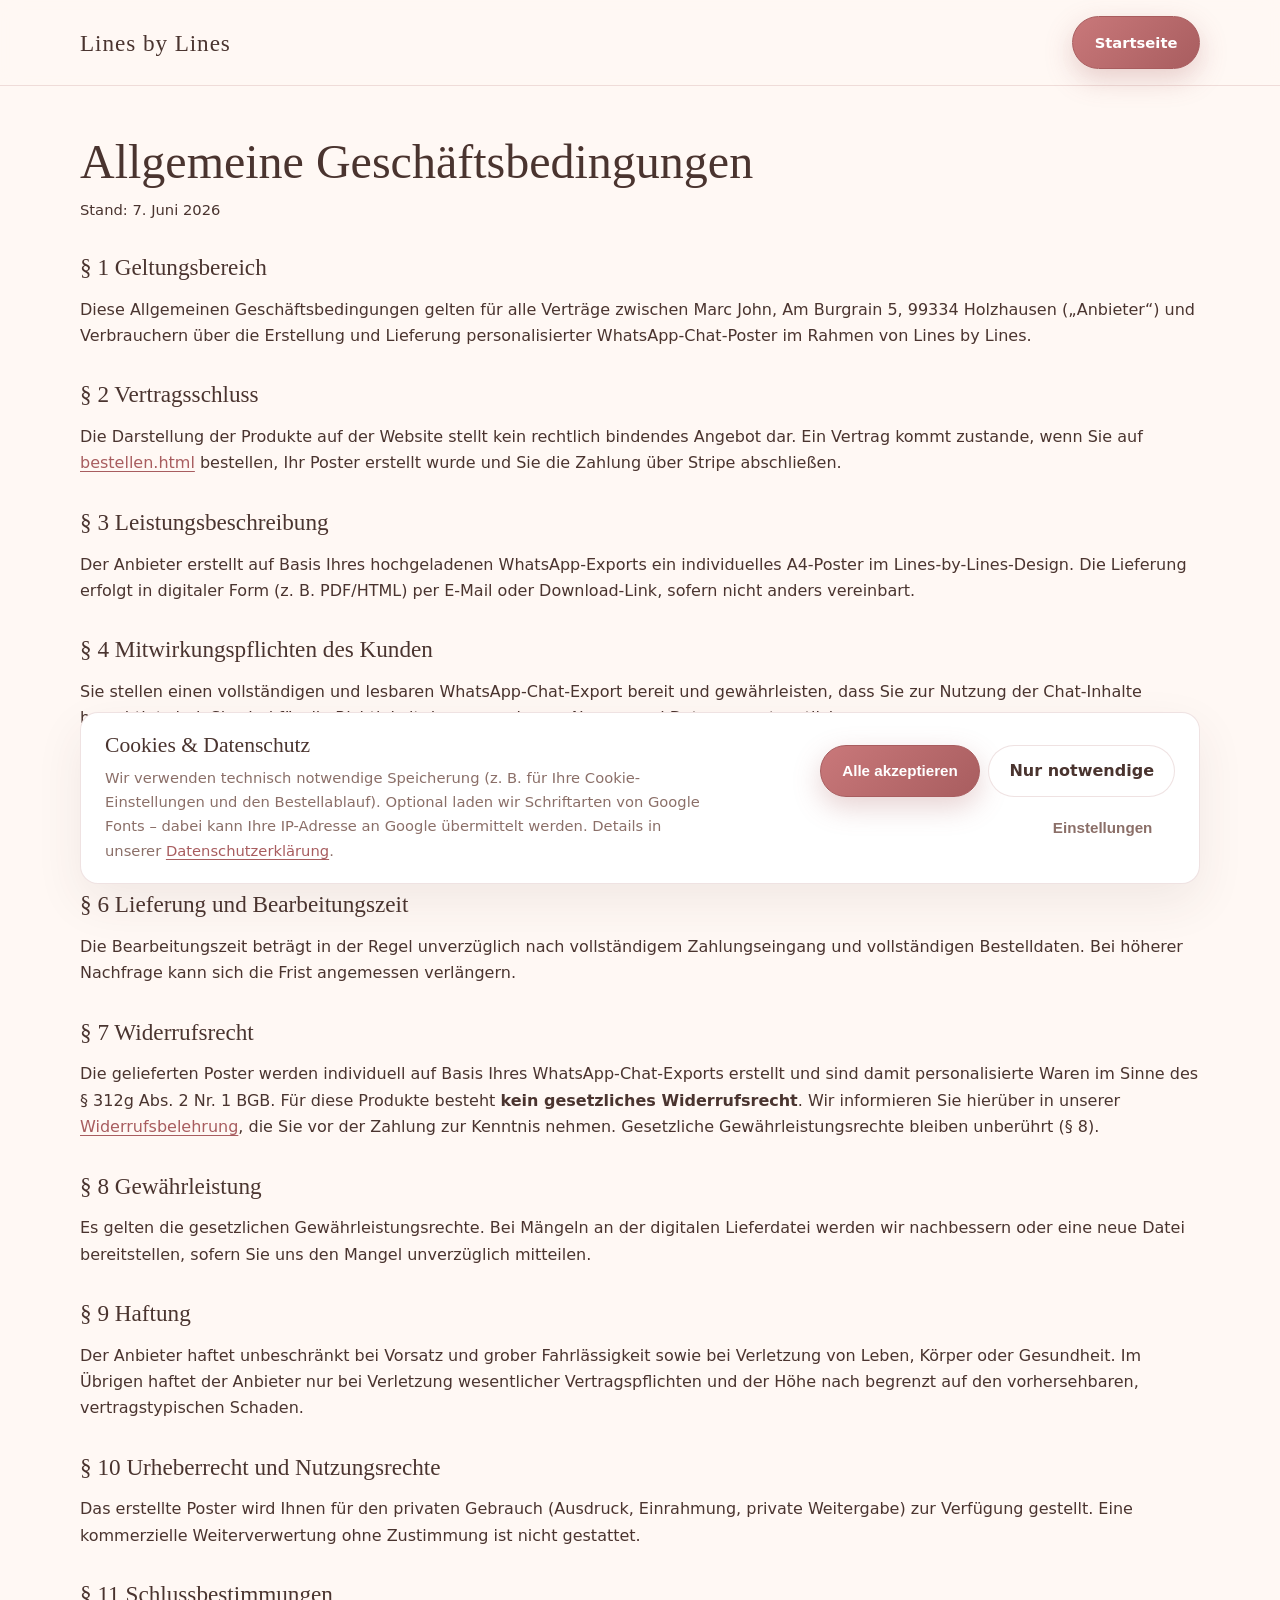
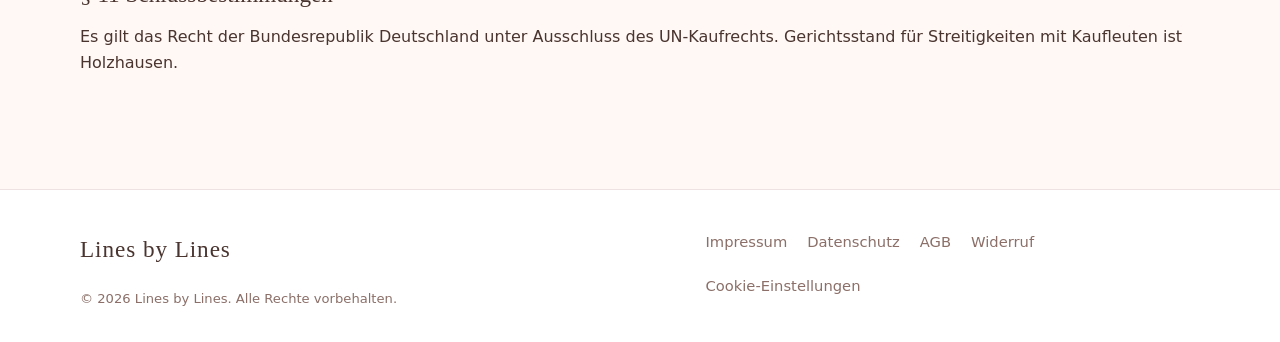
==== commit 1d1f3b0a: "Widerruf" ====
--- a/agb.html
+++ b/agb.html
@@ -2,11 +2,12 @@
 <html lang="de">
   <head>
     <meta charset="UTF-8" />
-    <meta name="viewport" content="width=device-width, initial-scale=1.0" />
-    <link rel="icon" href="./assets/favicon.png" type="image/png" />
-    <link rel="apple-touch-icon" href="./assets/favicon.png" />
+    <meta name="viewport" content="width=device-width, initial-scale=1.0, viewport-fit=cover" />
+    <link rel="icon" href="/LineByLine/assets/favicon.png?v=2" type="image/png" sizes="32x32" data-site-icon="1" />
+    <link rel="apple-touch-icon" href="/LineByLine/assets/apple-touch-icon.png?v=2" sizes="180x180" data-site-icon="1" />
+    <link rel="shortcut icon" href="/LineByLine/favicon.ico?v=2" data-site-icon="1" />
+    <script src="./assets/fonts-head.js"></script>
     <title>AGB – Lines by Lines</title>
-    <script src="./assets/fonts-head.js"></script>
     <link rel="stylesheet" href="./assets/site.css" />
   </head>
   <body>
@@ -75,9 +76,14 @@
 
         <h2>§ 7 Widerrufsrecht</h2>
         <p>
-          Verbrauchern steht ein gesetzliches Widerrufsrecht zu. Details finden
-          Sie in unserer
-          <a href="./widerruf.html">Widerrufsbelehrung</a>.
+          Die gelieferten Poster werden individuell auf Basis Ihres
+          WhatsApp-Chat-Exports erstellt und sind damit personalisierte Waren im
+          Sinne des § 312g Abs. 2 Nr. 1 BGB. Für diese Produkte besteht
+          <strong>kein gesetzliches Widerrufsrecht</strong>. Wir informieren Sie
+          hierüber in unserer
+          <a href="./widerruf.html">Widerrufsbelehrung</a>, die Sie vor der
+          Zahlung zur Kenntnis nehmen. Gesetzliche Gewährleistungsrechte bleiben
+          unberührt (§ 8).
         </p>
 
         <h2>§ 8 Gewährleistung</h2>
--- a/assets/site.css
+++ b/assets/site.css
@@ -244,6 +244,24 @@
 .section-alt {
   background: linear-gradient(180deg, #fff 0%, var(--cream) 100%);
   border-block: 1px solid var(--border);
+}
+
+.section-alt + .section-alt {
+  border-top: none;
+}
+
+main > .section-alt:last-child {
+  border-bottom: none;
+}
+
+.landing-page > .section:not(.hero),
+.order-page > .section:not(.order-page-intro) {
+  background: linear-gradient(180deg, #fff 0%, var(--cream) 100%);
+}
+
+.landing-page .privacy-box,
+.landing-page .coming-soon-box {
+  background: #fff;
 }
 
 .section-title {
@@ -348,32 +366,10 @@
 }
 
 .coming-soon-box {
-  display: grid;
-  grid-template-columns: 1.3fr 0.9fr;
-  gap: 2rem;
-  align-items: center;
   padding: 2rem;
   border-radius: calc(var(--radius) + 4px);
   background: linear-gradient(135deg, #fff 0%, var(--cream-dark) 100%);
   border: 1px solid var(--border);
-}
-
-.coming-soon-action {
-  text-align: center;
-}
-
-.coming-soon-note {
-  margin: 0 0 1rem;
-  color: var(--muted);
-  font-size: 0.94rem;
-}
-
-.order-print-note {
-  margin: -0.5rem auto 1.5rem;
-  max-width: 32rem;
-  color: var(--muted);
-  font-size: 0.92rem;
-  text-align: center;
 }
 
 .order-section {
@@ -433,6 +429,100 @@
   color: var(--muted);
 }
 
+.order-consent-block {
+  display: grid;
+  gap: 0.75rem;
+  padding: 0.85rem 0.95rem;
+  border-radius: 12px;
+  background: rgba(255, 248, 244, 0.9);
+  border: 1px solid rgba(201, 120, 122, 0.16);
+}
+
+.order-consent-block-pay {
+  margin-bottom: 0.35rem;
+}
+
+.order-consent-note {
+  margin: 0;
+  font-size: 0.84rem;
+  line-height: 1.45;
+  color: var(--muted);
+}
+
+.order-consent {
+  display: grid;
+  grid-template-columns: auto 1fr;
+  gap: 0.65rem;
+  align-items: start;
+  font-size: 0.86rem;
+  line-height: 1.45;
+  color: var(--warm);
+  cursor: pointer;
+}
+
+.order-consent input {
+  width: 1rem;
+  height: 1rem;
+  margin: 0.15rem 0 0;
+  accent-color: var(--rose);
+}
+
+.order-consent a {
+  color: var(--rose-deep);
+  text-decoration: underline;
+  text-underline-offset: 2px;
+}
+
+.order-consent-error {
+  margin: 0;
+  font-size: 0.84rem;
+  color: #b42318;
+}
+
+.order-name-detected {
+  margin: 0;
+  font-size: 0.82rem;
+  color: var(--muted);
+}
+
+.order-name-detected strong {
+  color: var(--warm);
+  font-weight: 600;
+}
+
+.order-name-row {
+  gap: 0.35rem;
+}
+
+#order-names-fields {
+  display: grid;
+  gap: 1.35rem;
+  margin-bottom: 0.25rem;
+}
+
+.order-name-label {
+  margin-bottom: 0;
+}
+
+.order-name-source {
+  margin: 0 0 0.35rem;
+  font-size: 0.82rem;
+  color: var(--muted);
+}
+
+.order-name-input::placeholder {
+  color: rgba(92, 74, 66, 0.42);
+  opacity: 1;
+}
+
+.order-name-input::-webkit-input-placeholder {
+  color: rgba(92, 74, 66, 0.42);
+}
+
+.order-name-input:focus::placeholder {
+  color: rgba(92, 74, 66, 0.28);
+}
+
 .order-submit {
   width: 100%;
   margin-top: 0.35rem;
@@ -490,6 +580,23 @@
 .order-poster-preview {
   margin: 0 auto 1.35rem;
   width: 100%;
+}
+
+.order-review-block {
+  margin-bottom: 1rem;
+}
+
+.order-review-block .order-poster-preview {
+  margin-bottom: 0;
+}
+
+.order-pay-lead {
+  margin-top: -0.35rem;
+}
+
+#order-panel-pay {
+  overflow-x: hidden;
+  padding-top: 0.5rem;
 }
 
 .order-poster-preview-shell {
@@ -532,8 +639,29 @@
   -webkit-user-drag: none;
 }
 
-#order-panel-pay {
-  overflow-x: hidden;
+.order-review-block + #order-panel-names,
+.order-review-block + #order-panel-pay {
+  margin-top: 0;
+}
+
+.order-review-block + #order-panel-names {
+  padding-top: 0.25rem;
+  border-top: none;
+  box-shadow: none;
+  background: transparent;
+  border: none;
+  padding-left: 0;
+  padding-right: 0;
+}
+
+.order-review-block + #order-panel-pay {
+  padding-top: 0.25rem;
+  border-top: none;
+  box-shadow: none;
+  background: transparent;
+  border: none;
+  padding-left: 0;
+  padding-right: 0;
 }
 
 .order-pending-banner {
@@ -948,22 +1076,354 @@
   font-weight: 600;
 }
 
+@media (hover: none) {
+  .btn:hover {
+    transform: none;
+  }
+}
+
 @media (max-width: 900px) {
+  body {
+    overflow-x: clip;
+  }
+
+  .container {
+    width: min(100% - 1.5rem, var(--max));
+  }
+
+  .site-header .inner {
+    min-height: 3.75rem;
+    padding: 0.75rem 0;
+  }
+
+  .brand strong {
+    font-size: 1.28rem;
+  }
+
+  .nav .btn {
+    padding: 0.65rem 1rem;
+    font-size: 0.88rem;
+  }
+
   .hero-grid,
   .cards,
   .steps,
   .privacy-box,
-  .coming-soon-box,
   .footer-grid,
   .export-grid {
     grid-template-columns: 1fr;
   }
 
   .hero {
-    padding-top: 3rem;
+    padding: 2.5rem 0 2rem;
+  }
+
+  .hero-grid {
+    gap: 2rem;
+    text-align: center;
+  }
+
+  .hero-lead {
+    margin-inline: auto;
+    font-size: 1rem;
+  }
+
+  .hero-actions {
+    justify-content: center;
+  }
+
+  .hero-actions .btn {
+    width: 100%;
+    max-width: 18rem;
+  }
+
+  .hero-poster-frame {
+    width: min(100%, 15.5rem);
+  }
+
+  .poster-frame {
+    padding: 0.9rem;
+  }
+
+  .section {
+    padding: 2.75rem 0;
+  }
+
+  .section-title {
+    font-size: clamp(1.75rem, 6vw, 2.35rem);
+  }
+
+  .section-intro {
+    margin-bottom: 1.75rem;
+    font-size: 0.98rem;
+  }
+
+  .privacy-box,
+  .coming-soon-box {
+    padding: 1.35rem;
+  }
+
+  .landing-page #datenschutz .privacy-box > div,
+  .landing-page #demnaechst .coming-soon-box {
+    text-align: center;
+  }
+
+  .landing-page #datenschutz .section-title,
+  .landing-page #demnaechst .section-title {
+    text-align: center !important;
+  }
+
+  .landing-page #demnaechst .coming-soon-box p {
+    margin-inline: auto !important;
+  }
+
+  .order-page-intro {
+    padding-top: 2rem;
+    padding-bottom: 1rem;
+  }
+
+  .order-page-intro .section-title,
+  .order-page-intro .section-intro {
+    text-align: left;
+  }
+
+  .order-form,
+  .order-panel {
+    padding: 1.25rem;
+  }
+
+  .order-flow {
+    margin-top: 1.5rem;
+  }
+
+  .order-section .container > .btn {
+    display: inline-flex;
+    width: 100%;
+    max-width: 20rem;
+  }
+
+  .order-section .container > .btn + .btn {
+    margin-top: 0.65rem;
+  }
+
+  .site-footer {
+    padding: 2rem 0 calc(1.5rem + env(safe-area-inset-bottom, 0px));
+    min-height: unset;
+  }
+
+  .footer-grid {
+    gap: 1rem;
+  }
+
+  .footer-links {
+    display: grid;
+    grid-template-columns: repeat(3, minmax(0, 1fr));
+    gap: 0.4rem 0.5rem;
+  }
+
+  .footer-links a {
+    font-size: 0.78rem;
+    line-height: 1.35;
+    text-align: center;
+  }
+
+  .footer-links a[data-cookie-settings] {
+    grid-column: 1 / -1;
+    text-align: left;
+  }
+
+  .footer-note {
+    margin-top: 0.75rem;
+    font-size: 0.78rem;
+  }
+
+  .site-footer .brand strong {
+    font-size: 1.2rem;
+  }
+
+  .legal-page {
+    padding: 2.25rem 0 2.75rem;
+  }
+
+  .legal-page h2 {
+    font-size: 1.3rem;
   }
 
   .nav .hide-mobile {
     display: none;
   }
 }
+
+@media (max-width: 600px) {
+  .container {
+    width: min(100% - 1.15rem, var(--max));
+  }
+
+  .site-header .inner {
+    gap: 0.45rem;
+    align-items: center;
+  }
+
+  .brand {
+    min-width: 0;
+    flex: 1 1 auto;
+  }
+
+  .brand strong {
+    font-size: 1.05rem;
+    letter-spacing: 0.02em;
+    line-height: 1.15;
+  }
+
+  .nav {
+    flex: 0 0 auto;
+    flex-wrap: nowrap;
+    gap: 0.35rem;
+  }
+
+  .nav a:not(.btn) {
+    font-size: 0.78rem;
+    white-space: nowrap;
+  }
+
+  .nav .btn {
+    padding: 0.45rem 0.65rem;
+    font-size: 0.76rem;
+    min-height: 2.15rem;
+    white-space: nowrap;
+    box-shadow: 0 6px 14px rgba(168, 93, 95, 0.2);
+  }
+
+  .eyebrow {
+    font-size: 0.64rem;
+    letter-spacing: 0.14em;
+    margin-bottom: 0.75rem;
+  }
+
+  .hero {
+    padding: 2rem 0 1.75rem;
+  }
+
+  .hero h1 {
+    font-size: clamp(1.95rem, 9vw, 2.45rem);
+    line-height: 1.12;
+  }
+
+  .hero-lead {
+    font-size: 0.96rem;
+    margin-bottom: 1.35rem;
+  }
+
+  .hero-actions .btn {
+    max-width: none;
+  }
+
+  .hero-poster-frame {
+    width: min(100%, 13.5rem);
+  }
+
+  .section {
+    padding: 2.15rem 0;
+  }
+
+  .section-title {
+    font-size: clamp(1.6rem, 7vw, 2rem);
+  }
+
+  .section-intro {
+    margin-bottom: 1.5rem;
+    font-size: 0.94rem;
+  }
+
+  .card,
+  .step,
+  .export-card {
+    padding: 1.15rem;
+  }
+
+  .card h3,
+  .export-card h3 {
+    font-size: 1.2rem;
+  }
+
+  .step h3 {
+    font-size: 1.12rem;
+  }
+
+  .btn {
+    min-height: 2.75rem;
+    padding: 0.7rem 1.1rem;
+    font-size: 0.92rem;
+  }
+
+  .site-footer {
+    padding: 1rem 0 calc(0.85rem + env(safe-area-inset-bottom, 0px));
+  }
+
+  .footer-grid {
+    gap: 0.75rem;
+  }
+
+  .footer-links {
+    grid-template-columns: repeat(2, minmax(0, 1fr));
+    gap: 0.3rem 0.55rem;
+  }
+
+  .footer-links a {
+    font-size: 0.72rem;
+    text-align: left;
+  }
+
+  .footer-links a[data-cookie-settings] {
+    grid-column: 1 / -1;
+  }
+
+  .footer-note {
+    margin-top: 0.55rem;
+    font-size: 0.74rem;
+  }
+
+  .site-footer .brand strong {
+    font-size: 1.1rem;
+  }
+
+  .order-form,
+  .order-panel {
+    padding: 1.05rem;
+    border-radius: calc(var(--radius) - 2px);
+  }
+
+  .order-panel-title {
+    font-size: 1.35rem;
+  }
+
+  .order-input {
+    padding: 0.78rem 0.85rem;
+    font-size: 16px;
+  }
+
+  .order-section .container > .btn {
+    max-width: none;
+  }
+
+  .export-steps {
+    font-size: 0.9rem;
+    padding-left: 1.05rem;
+  }
+
+  .cookie-banner,
+  .cookie-settings {
+    padding: 0.65rem;
+    padding-bottom: calc(0.65rem + env(safe-area-inset-bottom, 0px));
+  }
+
+  .cookie-banner-inner,
+  .cookie-settings-panel {
+    padding: 1rem 1.1rem;
+  }
+
+  .cookie-banner-copy h2,
+  .cookie-settings-panel h2 {
+    font-size: 1.2rem;
+  }
+}
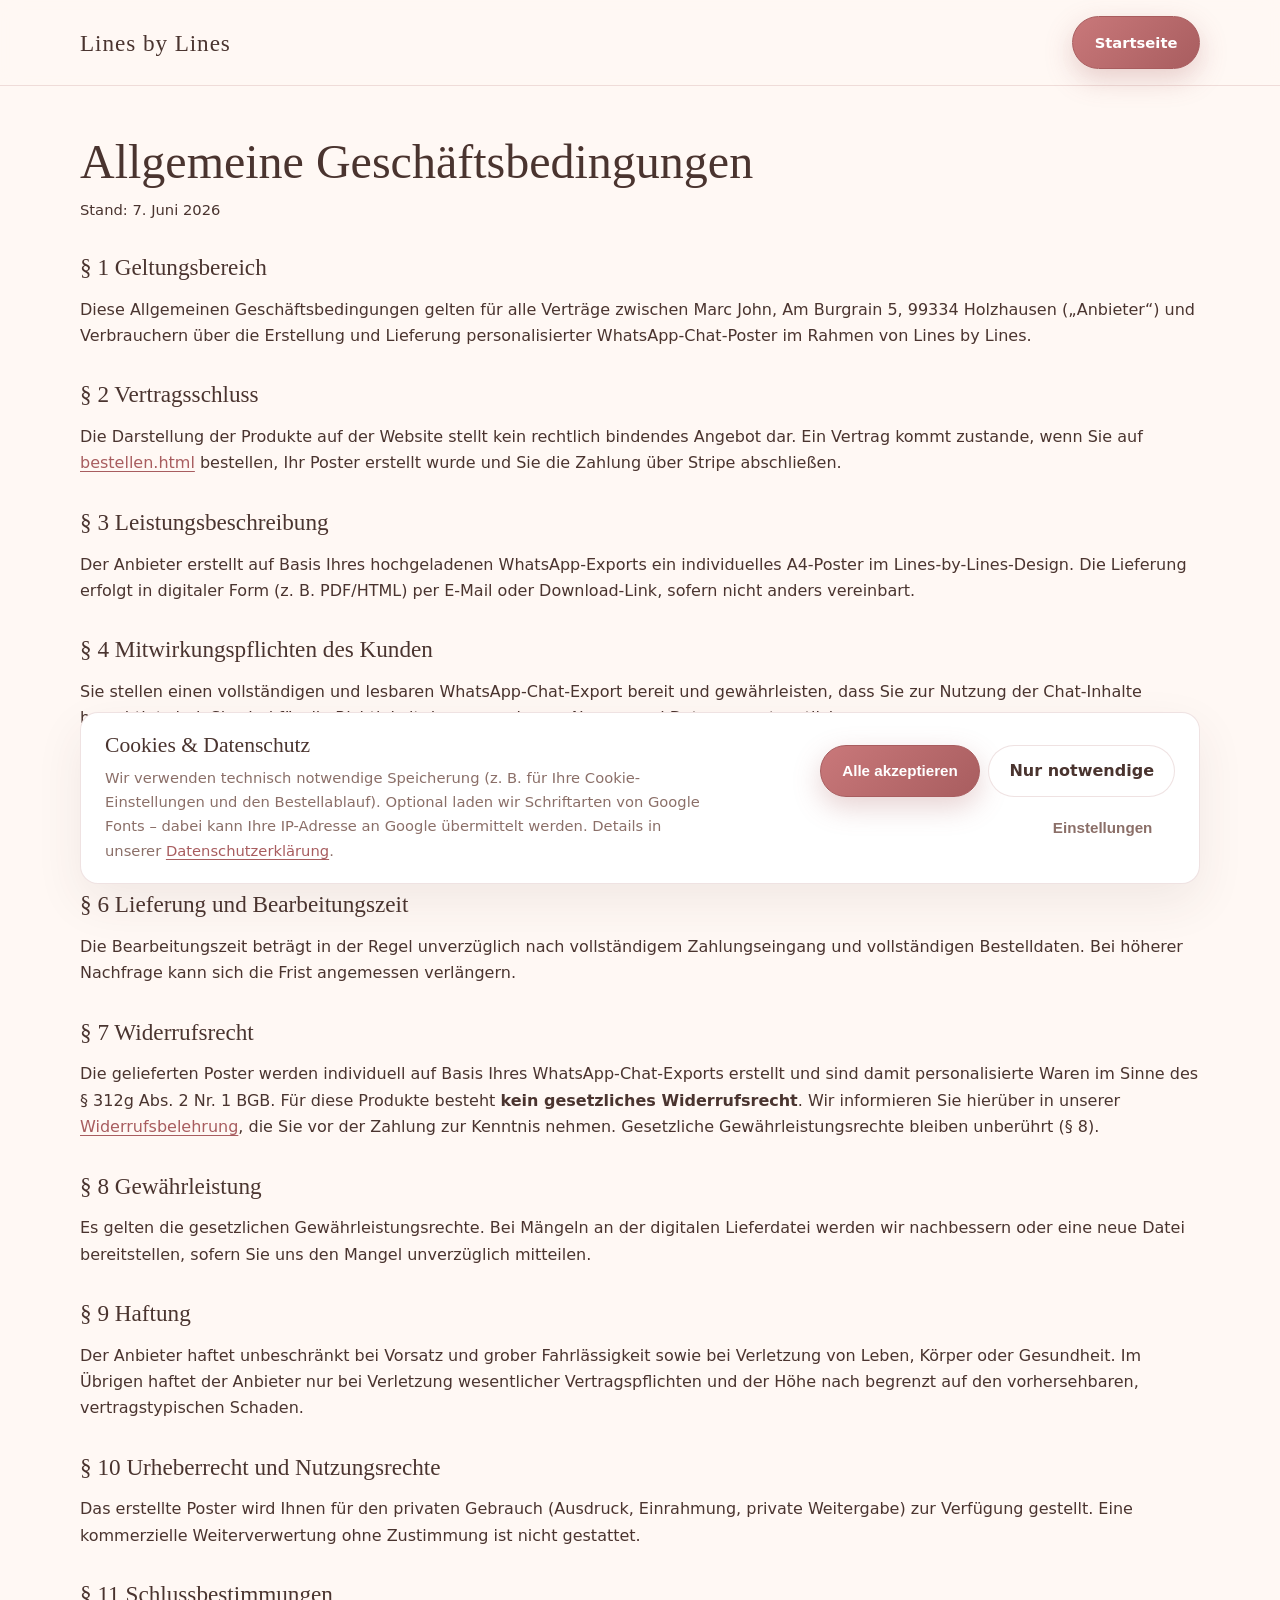
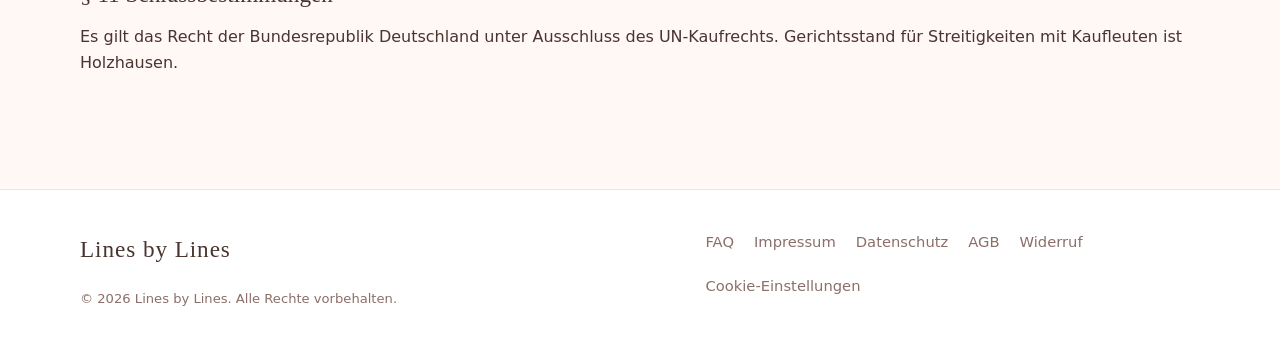
==== commit 6c54455d: "Landing page & FAQ" ====
--- a/agb.html
+++ b/agb.html
@@ -130,6 +130,7 @@
           </p>
         </div>
         <nav class="footer-links" aria-label="Rechtliches">
+          <a href="./faq.html">FAQ</a>
           <a href="./impressum.html">Impressum</a>
           <a href="./datenschutz.html">Datenschutz</a>
           <a href="./agb.html">AGB</a>
--- a/assets/site.css
+++ b/assets/site.css
@@ -202,6 +202,16 @@
   gap: 0.85rem;
 }
 
+.hero-price {
+  margin: 0 0 1.35rem;
+  font-size: 1.08rem;
+  color: var(--rose-deep);
+}
+
+.hero-price strong {
+  font-weight: 700;
+}
+
 .hero-poster-frame {
   margin: 0;
   width: min(100%, 21rem);
@@ -594,9 +604,80 @@
   margin-top: -0.35rem;
 }
 
-#order-panel-pay {
-  overflow-x: hidden;
-  padding-top: 0.5rem;
+.order-rename-teaser {
+  margin: 0 0 1rem;
+  padding: 0.9rem 1rem 1rem;
+  border-radius: 12px;
+  background: linear-gradient(180deg, rgba(255, 252, 250, 0.98), rgba(255, 248, 244, 0.92));
+  border: 1px solid rgba(201, 120, 122, 0.14);
+}
+
+.order-rename-teaser-lead {
+  margin: 0 0 0.5rem;
+  font-size: 0.9rem;
+  line-height: 1.45;
+  color: var(--muted);
+}
+
+.order-rename-teaser .order-name-detected {
+  margin: 0 0 0.8rem;
+}
+
+.order-rename-toggle {
+  width: 100%;
+  margin: 0;
+  min-height: 2.65rem;
+  box-shadow: 0 4px 14px rgba(168, 93, 95, 0.08);
+}
+
+.order-rename-toggle:hover {
+  color: var(--rose-deep);
+  border-color: rgba(201, 120, 122, 0.45);
+  background: #fff8f4;
+}
+
+.order-review-block + #order-panel-names {
+  margin-top: 0;
+}
+
+.order-review-block + #order-panel-names {
+  padding-top: 0.25rem;
+  border-top: none;
+  box-shadow: none;
+  background: transparent;
+  border: none;
+  padding-left: 0;
+  padding-right: 0;
+}
+
+.order-names-rename-block {
+  margin: 0 0 0.85rem;
+  padding: 1rem 1.05rem;
+  border-radius: 12px;
+  background: rgba(255, 248, 244, 0.95);
+  border: 1px solid rgba(201, 120, 122, 0.16);
+}
+
+.order-names-rename-form {
+  display: grid;
+  gap: 0.9rem;
+  padding: 0;
+  border: 0;
+  box-shadow: none;
+  background: transparent;
+}
+
+#order-panel-names .order-consent-block-pay {
+  margin-top: 0.15rem;
+}
+
+#order-panel-names .order-submit {
+  width: 100%;
+}
+
+#order-panel-names .order-new-from-pay {
+  width: 100%;
+  margin-top: 0.55rem;
 }
 
 .order-poster-preview-shell {
@@ -639,31 +720,6 @@
   -webkit-user-drag: none;
 }
 
-.order-review-block + #order-panel-names,
-.order-review-block + #order-panel-pay {
-  margin-top: 0;
-}
-
-.order-review-block + #order-panel-names {
-  padding-top: 0.25rem;
-  border-top: none;
-  box-shadow: none;
-  background: transparent;
-  border: none;
-  padding-left: 0;
-  padding-right: 0;
-}
-
-.order-review-block + #order-panel-pay {
-  padding-top: 0.25rem;
-  border-top: none;
-  box-shadow: none;
-  background: transparent;
-  border: none;
-  padding-left: 0;
-  padding-right: 0;
-}
-
 .order-pending-banner {
   margin-bottom: 1rem;
   padding: 1rem 1.1rem;
@@ -686,10 +742,6 @@
 .order-new-from-pay {
   width: 100%;
   margin-top: 0.55rem;
-}
-
-#order-panel-pay .order-submit {
-  margin-top: 0;
 }
 
 .order-api-warning {
@@ -791,6 +843,46 @@
   padding-left: 1.2rem;
 }
 
+.faq-page .faq-list {
+  display: grid;
+  gap: 1rem;
+  max-width: 44rem;
+}
+
+.faq-item {
+  padding: 1.2rem 1.35rem;
+  border-radius: var(--radius);
+  background: #fff;
+  border: 1px solid var(--border);
+  box-shadow: 0 8px 24px rgba(74, 52, 47, 0.05);
+}
+
+.faq-item h2 {
+  margin: 0 0 0.55rem;
+  font-size: 1.08rem;
+  font-weight: 600;
+  color: var(--warm);
+  line-height: 1.35;
+}
+
+.faq-item p {
+  margin: 0;
+  color: var(--muted);
+  font-size: 0.96rem;
+  line-height: 1.6;
+}
+
+.faq-item p strong {
+  color: var(--rose-deep);
+  font-weight: 600;
+}
+
+.faq-cta {
+  margin: 2.25rem 0 0;
+  max-width: 44rem;
+  color: var(--muted);
+}
+
 .placeholder {
   padding: 0.1rem 0.35rem;
   border-radius: 4px;
